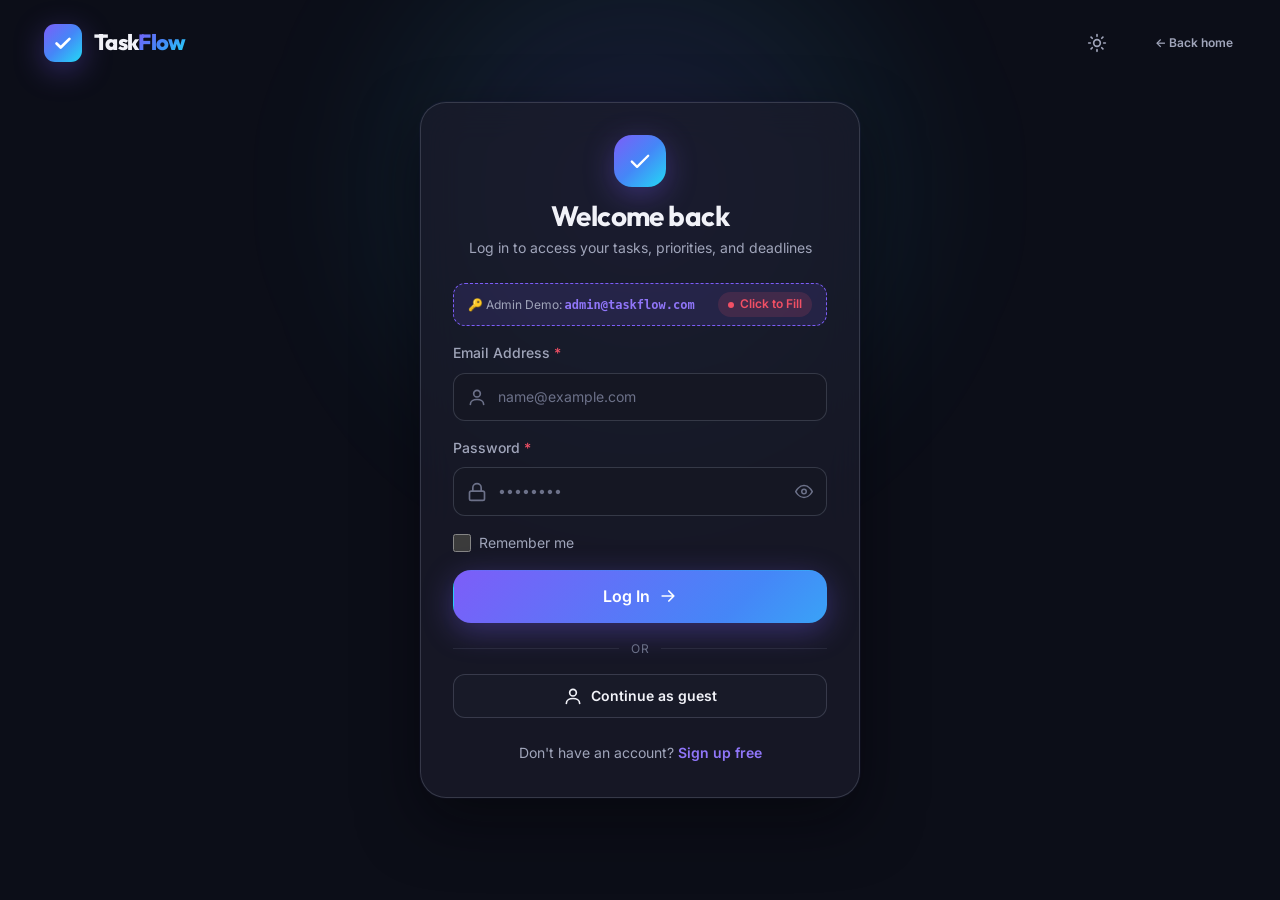
==== Pages/calendar.html @ 5dc05ab0 "feat: initialize project structure with authentication, tasks, and calendar modules" ====
<!DOCTYPE html>
<html lang="en" data-theme="dark">
<head>
  <meta charset="UTF-8">
  <meta name="viewport" content="width=device-width, initial-scale=1.0">
  <title>Calendar · TaskFlow</title>
  <link rel="stylesheet" href="../css/main.css">
  <link rel="stylesheet" href="../css/task-card.css">
  <link rel="stylesheet" href="../css/calendar.css">
</head>
<body>

  <div class="app-layout">
    <aside id="sidebar" class="sidebar"></aside>
    <div class="app-main">
      <header id="topbar" class="topbar"></header>
      <main class="main-content">
        <section class="page-header">
          <div>
            <h1 class="page-title">Calendar</h1>
            <p class="page-subtitle">See the deadlines coming up for your tasks.</p>
          </div>
          <a class="btn btn-primary" href="task-form.html">Add task</a>
        </section>

        <section class="calendar-layout">
          <div class="card calendar-card">
            <div class="calendar-header" id="calendar-header">
              <div>
                <h2 id="month-title"></h2>
                <p class="text-muted text-sm">Select a day to see its tasks.</p>
              </div>
              <div class="calendar-nav">
                <button class="btn btn-secondary btn-sm" type="button" id="today-btn">Today</button>
                <button class="btn-icon" type="button" id="prev-month" aria-label="Previous month">
                  <svg class="icon" viewBox="0 0 24 24" aria-hidden="true"><path d="m15 18-6-6 6-6"/></svg>
                </button>
                <button class="btn-icon" type="button" id="next-month" aria-label="Next month">
                  <svg class="icon" viewBox="0 0 24 24" aria-hidden="true"><path d="m9 18 6-6-6-6"/></svg>
                </button>
              </div>
            </div>
            <div class="calendar-grid" id="calendar-grid" role="grid" aria-label="Monthly calendar"></div>
            <div class="calendar-legend" aria-label="Priority legend">
              <span><i class="priority-dot high"></i> High priority</span>
              <span><i class="priority-dot medium"></i> Medium priority</span>
              <span><i class="priority-dot low"></i> Low priority</span>
            </div>
          </div>

          <aside class="calendar-side">
            <section class="card day-panel">
              <div class="card-header">
                <h2 class="card-title" id="day-panel-title">Tasks for today</h2>
                <span class="badge badge-primary no-dot" id="day-task-count">0 tasks</span>
              </div>
              <div class="calendar-task-list" id="day-panel" aria-live="polite"></div>
            </section>
            <section class="card upcoming-panel" id="upcoming">
              <div class="card-header">
                <h2 class="card-title">Upcoming deadlines</h2>
                <span class="text-xs text-muted">Next 7 days</span>
              </div>
              <div class="upcoming-list" id="upcoming-list" aria-live="polite"></div>
            </section>
          </aside>
        </section>
      </main>
    </div>
  </div>

  <div class="bg-glow" aria-hidden="true"></div>
  <script src="../js/layout.js"></script>
  <script src="../js/auth.js"></script>
  <script src="../js/category-data.js"></script>
  <script src="../js/task-actions.js"></script>
  <script src="../js/calendar.js"></script>
  <script>
    initPage('calendar', 'Calendar', 'See your deadlines');
    initCalendarPage();
  </script>
</body>
</html>
---- css/main.css ----
/* =========================================================================
   TaskFlow — main.css  (Shared Design System)
   Owner: Member 1 (Team Lead)

   ⚠️  Used by EVERY page. Do NOT edit without telling Member 1.
       Use these classes in your pages instead of writing new ones.

   Contents
     1. Design tokens (variables) — dark (default) + light theme
     2. Reset & base
     3. App layout (sidebar, topbar, main content)
     4. Buttons
     5. Forms
     6. Cards, badges & tags
     7. Modal
     8. Toast notifications
     9. Empty state, spinner, misc components
    10. Utilities
    11. Animations
    12. Responsive
   ========================================================================= */

@import url('https://fonts.googleapis.com/css2?family=Outfit:wght@500;600;700;800&family=Inter:wght@400;500;600&display=swap');

/* =========================================================================
   1. DESIGN TOKENS
   ========================================================================= */
:root,
[data-theme="dark"] {
  /* Backgrounds */
  --bg:            hsl(232 32% 7%);
  --bg-elevated:   hsl(232 26% 11%);
  --surface:       hsl(232 24% 14% / 0.72);
  --surface-solid: hsl(232 24% 14%);
  --surface-hover: hsl(232 24% 19% / 0.85);
  --border:        hsl(230 40% 85% / 0.09);
  --border-strong: hsl(230 40% 85% / 0.18);

  /* Text */
  --text:        hsl(230 35% 96%);
  --text-muted:  hsl(230 16% 68%);
  --text-faint:  hsl(230 12% 48%);

  /* Brand */
  --primary:        hsl(252 92% 67%);
  --primary-hover:  hsl(252 92% 72%);
  --primary-soft:   hsl(252 92% 67% / 0.14);
  --accent:         hsl(188 92% 55%);
  --gradient:       linear-gradient(135deg, hsl(252 92% 67%) 0%, hsl(218 92% 62%) 50%, hsl(188 92% 55%) 100%);
  --gradient-soft:  linear-gradient(135deg, hsl(252 92% 67% / 0.18), hsl(188 92% 55% / 0.12));

  /* Status */
  --success:      hsl(152 62% 50%);
  --success-soft: hsl(152 62% 50% / 0.14);
  --warning:      hsl(36 96% 58%);
  --warning-soft: hsl(36 96% 58% / 0.14);
  --danger:       hsl(352 86% 63%);
  --danger-soft:  hsl(352 86% 63% / 0.14);
  --info:         hsl(205 92% 62%);
  --info-soft:    hsl(205 92% 62% / 0.14);

  /* Priorities (Feature 4) */
  --priority-low:    var(--success);
  --priority-medium: var(--warning);
  --priority-high:   var(--danger);

  /* Default categories (Feature 6) */
  --cat-work:     hsl(220 92% 64%);
  --cat-personal: hsl(322 82% 66%);
  --cat-school:   hsl(45 96% 58%);

  /* Typography */
  --font-heading: 'Outfit', system-ui, sans-serif;
  --font-body:    'Inter', system-ui, -apple-system, 'Segoe UI', sans-serif;
  --fs-xs:   0.75rem;
  --fs-sm:   0.875rem;
  --fs-base: 1rem;
  --fs-lg:   1.125rem;
  --fs-xl:   1.375rem;
  --fs-2xl:  1.75rem;
  --fs-3xl:  2.25rem;
  --fs-4xl:  clamp(2.4rem, 5vw, 3.75rem);

  /* Spacing (4px scale) */
  --space-1: 0.25rem;
  --space-2: 0.5rem;
  --space-3: 0.75rem;
  --space-4: 1rem;
  --space-5: 1.5rem;
  --space-6: 2rem;
  --space-7: 3rem;
  --space-8: 4rem;

  /* Shape & depth */
  --radius-sm:   8px;
  --radius:      12px;
  --radius-lg:   18px;
  --radius-xl:   26px;
  --radius-full: 999px;
  --shadow-sm: 0 2px 8px hsl(235 40% 2% / 0.25);
  --shadow:    0 10px 30px hsl(235 40% 2% / 0.35);
  --shadow-lg: 0 24px 60px hsl(235 40% 2% / 0.5);
  --glow:      0 8px 30px hsl(252 92% 67% / 0.35);
  --blur:      blur(18px);

  /* Motion */
  --ease:       cubic-bezier(0.22, 1, 0.36, 1);
  --transition: 0.25s var(--ease);

  /* Layout */
  --sidebar-width: 260px;
  --topbar-height: 72px;

  color-scheme: dark;
}

[data-theme="light"] {
  --bg:            hsl(230 40% 97%);
  --bg-elevated:   hsl(0 0% 100%);
  --surface:       hsl(0 0% 100% / 0.8);
  --surface-solid: hsl(0 0% 100%);
  --surface-hover: hsl(230 40% 95%);
  --border:        hsl(230 25% 20% / 0.08);
  --border-strong: hsl(230 25% 20% / 0.16);

  --text:       hsl(232 32% 14%);
  --text-muted: hsl(230 14% 42%);
  --text-faint: hsl(230 10% 60%);

  --primary-soft: hsl(252 92% 67% / 0.1);

  --shadow-sm: 0 2px 8px hsl(232 40% 40% / 0.08);
  --shadow:    0 10px 30px hsl(232 40% 40% / 0.1);
  --shadow-lg: 0 24px 60px hsl(232 40% 40% / 0.16);

  color-scheme: light;
}

/* =========================================================================
   2. RESET & BASE
   ========================================================================= */
*,
*::before,
*::after {
  box-sizing: border-box;
  margin: 0;
  padding: 0;
}

html {
  scroll-behavior: smooth;
  -webkit-text-size-adjust: 100%;
}

body {
  min-height: 100vh;
  font-family: var(--font-body);
  font-size: var(--fs-base);
  line-height: 1.6;
  color: var(--text);
  background: var(--bg);
  -webkit-font-smoothing: antialiased;
  transition: background-color var(--transition), color var(--transition);
}

h1, h2, h3, h4, h5, h6 {
  font-family: var(--font-heading);
  line-height: 1.2;
  font-weight: 700;
  letter-spacing: -0.02em;
}

a {
  color: inherit;
  text-decoration: none;
}

img, svg {
  display: block;
  max-width: 100%;
}

button, input, select, textarea {
  font: inherit;
  color: inherit;
}

button {
  cursor: pointer;
  background: none;
  border: none;
}

ul, ol {
  list-style: none;
}

::selection {
  background: var(--primary);
  color: #fff;
}

:focus-visible {
  outline: 2px solid var(--primary);
  outline-offset: 2px;
}

::-webkit-scrollbar { width: 10px; height: 10px; }
::-webkit-scrollbar-track { background: transparent; }
::-webkit-scrollbar-thumb {
  background: var(--border-strong);
  border-radius: var(--radius-full);
  border: 2px solid var(--bg);
}

.icon {
  width: 20px;
  height: 20px;
  flex-shrink: 0;
  fill: none;
  stroke: currentColor;
  stroke-width: 2;
  stroke-linecap: round;
  stroke-linejoin: round;
}

.text-gradient {
  background: var(--gradient);
  -webkit-background-clip: text;
  background-clip: text;
  color: transparent;
}

/* Soft background glow used on app pages */
.bg-glow {
  position: fixed;
  inset: 0;
  z-index: -1;
  pointer-events: none;
  background:
    radial-gradient(600px circle at 85% -10%, hsl(252 92% 67% / 0.12), transparent 60%),
    radial-gradient(500px circle at 0% 100%, hsl(188 92% 55% / 0.08), transparent 60%);
}

/* =========================================================================
   3. APP LAYOUT  (used by all pages after login)
      <div class="app-layout">
        <aside id="sidebar" class="sidebar"></aside>
        <div class="app-main">
          <header id="topbar" class="topbar"></header>
          <main class="main-content"> ... </main>
        </div>
      </div>
   ========================================================================= */
.app-layout {
  display: grid;
  grid-template-columns: var(--sidebar-width) 1fr;
  min-height: 100vh;
}

/* ---- Sidebar ---- */
.sidebar {
  position: sticky;
  top: 0;
  height: 100vh;
  display: flex;
  flex-direction: column;
  gap: var(--space-5);
  padding: var(--space-5) var(--space-4);
  background: var(--bg-elevated);
  border-right: 1px solid var(--border);
  z-index: 50;
  transition: transform var(--transition);
}

.brand {
  display: flex;
  align-items: center;
  gap: var(--space-3);
  padding: var(--space-2) var(--space-3);
  font-family: var(--font-heading);
  font-size: var(--fs-xl);
  font-weight: 800;
  letter-spacing: -0.03em;
}

.brand-logo {
  display: grid;
  place-items: center;
  width: 38px;
  height: 38px;
  border-radius: 11px;
  background: var(--gradient);
  box-shadow: var(--glow);
  color: #fff;
}

.brand-logo .icon {
  width: 22px;
  height: 22px;
  stroke-width: 3;
}

.nav-section-title {
  padding: 0 var(--space-3);
  margin-bottom: var(--space-2);
  font-size: var(--fs-xs);
  font-weight: 600;
  text-transform: uppercase;
  letter-spacing: 0.08em;
  color: var(--text-faint);
}

.nav-list {
  display: flex;
  flex-direction: column;
  gap: var(--space-1);
}

.nav-link {
  position: relative;
  display: flex;
  align-items: center;
  gap: var(--space-3);
  padding: var(--space-3);
  border-radius: var(--radius);
  font-size: var(--fs-sm);
  font-weight: 500;
  color: var(--text-muted);
  transition: background var(--transition), color var(--transition), transform var(--transition);
}

.nav-link:hover {
  color: var(--text);
  background: var(--surface-hover);
  transform: translateX(3px);
}

.nav-link.active {
  color: var(--text);
  background: var(--primary-soft);
}

.nav-link.active::before {
  content: '';
  position: absolute;
  left: -16px;
  top: 20%;
  bottom: 20%;
  width: 4px;
  border-radius: 0 4px 4px 0;
  background: var(--gradient);
}

.nav-link.active .icon {
  color: var(--primary);
}

.sidebar-footer {
  margin-top: auto;
  display: flex;
  flex-direction: column;
  gap: var(--space-3);
}

.sidebar-user {
  display: flex;
  align-items: center;
  gap: var(--space-3);
  padding: var(--space-3);
  border-radius: var(--radius);
  background: var(--surface);
  border: 1px solid var(--border);
}

.sidebar-user-info {
  min-width: 0;
  flex: 1;
}

.sidebar-user-name {
  font-size: var(--fs-sm);
  font-weight: 600;
  white-space: nowrap;
  overflow: hidden;
  text-overflow: ellipsis;
}

.sidebar-user-role {
  font-size: var(--fs-xs);
  color: var(--text-faint);
  text-transform: capitalize;
}

.avatar {
  display: grid;
  place-items: center;
  width: 38px;
  height: 38px;
  flex-shrink: 0;
  border-radius: 50%;
  background: var(--gradient);
  color: #fff;
  font-family: var(--font-heading);
  font-weight: 700;
  text-transform: uppercase;
}

.sidebar-backdrop {
  display: none;
}

/* ---- Main area ---- */
.app-main {
  min-width: 0;
  display: flex;
  flex-direction: column;
}

.topbar {
  position: sticky;
  top: 0;
  z-index: 40;
  height: var(--topbar-height);
  display: flex;
  align-items: center;
  gap: var(--space-4);
  padding: 0 var(--space-6);
  background: color-mix(in srgb, var(--bg) 75%, transparent);
  backdrop-filter: var(--blur);
  -webkit-backdrop-filter: var(--blur);
  border-bottom: 1px solid var(--border);
}

.topbar-title {
  font-size: var(--fs-xl);
}

.topbar-subtitle {
  font-size: var(--fs-sm);
  color: var(--text-muted);
}

.topbar-actions {
  margin-left: auto;
  display: flex;
  align-items: center;
  gap: var(--space-2);
}

.menu-toggle {
  display: none;
}

.main-content {
  flex: 1;
  width: 100%;
  max-width: 1280px;
  margin: 0 auto;
  padding: var(--space-6);
  animation: fadeIn 0.4s var(--ease);
}

.page-header {
  display: flex;
  flex-wrap: wrap;
  align-items: flex-end;
  justify-content: space-between;
  gap: var(--space-4);
  margin-bottom: var(--space-6);
}

.page-title {
  font-size: var(--fs-2xl);
}

.page-subtitle {
  margin-top: var(--space-1);
  color: var(--text-muted);
}

.container {
  width: 100%;
  max-width: 1200px;
  margin: 0 auto;
  padding: 0 var(--space-5);
}

/* =========================================================================
   4. BUTTONS
      <button class="btn btn-primary">Save</button>
      Variants: btn-primary | btn-secondary | btn-ghost | btn-danger | btn-success
      Sizes:    btn-sm | btn-lg      Shape: btn-icon | btn-block
   ========================================================================= */
.btn {
  display: inline-flex;
  align-items: center;
  justify-content: center;
  gap: var(--space-2);
  padding: 0.7rem 1.25rem;
  border-radius: var(--radius);
  border: 1px solid transparent;
  font-size: var(--fs-sm);
  font-weight: 600;
  line-height: 1.2;
  white-space: nowrap;
  user-select: none;
  transition: transform var(--transition), box-shadow var(--transition),
              background var(--transition), border-color var(--transition), color var(--transition);
}

.btn:active {
  transform: scale(0.97);
}

.btn:disabled,
.btn.is-loading {
  opacity: 0.55;
  pointer-events: none;
}

.btn-primary {
  color: #fff;
  background: var(--gradient);
  background-size: 150% 150%;
  box-shadow: var(--glow);
}

.btn-primary:hover {
  transform: translateY(-2px);
  background-position: 100% 0;
  box-shadow: 0 12px 34px hsl(252 92% 67% / 0.45);
}

.btn-secondary {
  background: var(--surface);
  border-color: var(--border-strong);
}

.btn-secondary:hover {
  background: var(--surface-hover);
  border-color: var(--primary);
}

.btn-ghost {
  color: var(--text-muted);
}

.btn-ghost:hover {
  color: var(--text);
  background: var(--surface-hover);
}

.btn-danger {
  color: #fff;
  background: var(--danger);
}

.btn-danger:hover {
  transform: translateY(-2px);
  box-shadow: 0 10px 26px hsl(352 86% 63% / 0.4);
}

.btn-success {
  color: #fff;
  background: var(--success);
}

.btn-success:hover {
  transform: translateY(-2px);
  box-shadow: 0 10px 26px hsl(152 62% 50% / 0.4);
}

.btn-sm {
  padding: 0.45rem 0.85rem;
  font-size: var(--fs-xs);
  border-radius: var(--radius-sm);
}

.btn-lg {
  padding: 0.95rem 1.75rem;
  font-size: var(--fs-base);
  border-radius: var(--radius-lg);
}

.btn-block {
  width: 100%;
}

.btn-icon {
  position: relative;
  width: 42px;
  height: 42px;
  padding: 0;
  border-radius: var(--radius);
  color: var(--text-muted);
}

.btn-icon:hover {
  color: var(--text);
  background: var(--surface-hover);
}

.btn-icon .dot {
  position: absolute;
  top: 6px;
  right: 6px;
  min-width: 18px;
  height: 18px;
  padding: 0 5px;
  border-radius: var(--radius-full);
  background: var(--danger);
  color: #fff;
  font-size: 10px;
  font-weight: 700;
  line-height: 18px;
  text-align: center;
}

/* =========================================================================
   5. FORMS
      <div class="form-group">
        <label class="label" for="x">Title</label>
        <input class="input" id="x">
        <p class="error-text">Required</p>
      </div>
   ========================================================================= */
.form {
  display: flex;
  flex-direction: column;
  gap: var(--space-4);
}

.form-row {
  display: grid;
  grid-template-columns: repeat(auto-fit, minmax(200px, 1fr));
  gap: var(--space-4);
}

.form-group {
  display: flex;
  flex-direction: column;
  gap: var(--space-2);
}

.label {
  font-size: var(--fs-sm);
  font-weight: 500;
  color: var(--text-muted);
}

.label .required {
  color: var(--danger);
}

.input,
.select,
.textarea {
  width: 100%;
  padding: 0.75rem 1rem;
  border-radius: var(--radius);
  border: 1px solid var(--border-strong);
  background: var(--bg-elevated);
  font-size: var(--fs-sm);
  transition: border-color var(--transition), box-shadow var(--transition), background var(--transition);
}

.input::placeholder,
.textarea::placeholder {
  color: var(--text-faint);
}

.input:hover,
.select:hover,
.textarea:hover {
  border-color: hsl(252 92% 67% / 0.5);
}

.input:focus,
.select:focus,
.textarea:focus {
  outline: none;
  border-color: var(--primary);
  box-shadow: 0 0 0 4px var(--primary-soft);
}

.textarea {
  min-height: 110px;
  resize: vertical;
}

.select {
  appearance: none;
  padding-right: 2.5rem;
  background-image: url("data:image/svg+xml,%3Csvg xmlns='http://www.w3.org/2000/svg' width='16' height='16' fill='none' stroke='%238a8fa8' stroke-width='2' stroke-linecap='round' viewBox='0 0 24 24'%3E%3Cpath d='M6 9l6 6 6-6'/%3E%3C/svg%3E");
  background-repeat: no-repeat;
  background-position: right 0.9rem center;
}

.input-wrapper {
  position: relative;
}

.input-wrapper > .icon {
  position: absolute;
  left: 0.9rem;
  top: 50%;
  transform: translateY(-50%);
  color: var(--text-faint);
  pointer-events: none;
}

.input-wrapper > .input {
  padding-left: 2.75rem;
}

.input.is-invalid,
.select.is-invalid,
.textarea.is-invalid {
  border-color: var(--danger);
  box-shadow: 0 0 0 4px var(--danger-soft);
}

.input.is-valid {
  border-color: var(--success);
}

.error-text {
  font-size: var(--fs-xs);
  color: var(--danger);
  min-height: 1em;
}

.hint-text {
  font-size: var(--fs-xs);
  color: var(--text-faint);
}

.checkbox {
  display: inline-flex;
  align-items: center;
  gap: var(--space-2);
  font-size: var(--fs-sm);
  color: var(--text-muted);
  cursor: pointer;
}

.checkbox input {
  width: 18px;
  height: 18px;
  accent-color: var(--primary);
  cursor: pointer;
}

/* =========================================================================
   6. CARDS, BADGES & TAGS
   ========================================================================= */
.card {
  padding: var(--space-5);
  border-radius: var(--radius-lg);
  background: var(--surface);
  border: 1px solid var(--border);
  backdrop-filter: var(--blur);
  -webkit-backdrop-filter: var(--blur);
  box-shadow: var(--shadow-sm);
  transition: transform var(--transition), box-shadow var(--transition), border-color var(--transition);
}

.card-hover:hover {
  transform: translateY(-4px);
  border-color: var(--border-strong);
  box-shadow: var(--shadow);
}

.card-header {
  display: flex;
  align-items: center;
  justify-content: space-between;
  gap: var(--space-3);
  margin-bottom: var(--space-4);
}

.card-title {
  font-size: var(--fs-lg);
}

.grid {
  display: grid;
  gap: var(--space-5);
}

.grid-2 { grid-template-columns: repeat(2, 1fr); }
.grid-3 { grid-template-columns: repeat(3, 1fr); }
.grid-4 { grid-template-columns: repeat(4, 1fr); }

/* Stat card: <div class="card stat-card"><span class="stat-label">..</span><strong class="stat-value">..</strong></div> */
.stat-card {
  display: flex;
  flex-direction: column;
  gap: var(--space-1);
}

.stat-label {
  font-size: var(--fs-sm);
  color: var(--text-muted);
}

.stat-value {
  font-family: var(--font-heading);
  font-size: var(--fs-3xl);
  font-weight: 700;
  line-height: 1.1;
}

/* Badges: <span class="badge badge-high">High</span> */
.badge {
  display: inline-flex;
  align-items: center;
  gap: 6px;
  padding: 0.25rem 0.65rem;
  border-radius: var(--radius-full);
  font-size: var(--fs-xs);
  font-weight: 600;
  line-height: 1.4;
  white-space: nowrap;
  background: var(--surface-hover);
  color: var(--text-muted);
}

.badge::before {
  content: '';
  width: 6px;
  height: 6px;
  border-radius: 50%;
  background: currentColor;
}

.badge.no-dot::before { display: none; }

.badge-low,     .badge-success { color: var(--priority-low);    background: var(--success-soft); }
.badge-medium,  .badge-warning { color: var(--priority-medium); background: var(--warning-soft); }
.badge-high,    .badge-danger  { color: var(--priority-high);   background: var(--danger-soft); }
.badge-info                    { color: var(--info);            background: var(--info-soft); }
.badge-primary                 { color: var(--primary);         background: var(--primary-soft); }

/* Category tag: <span class="tag" style="--tag-color: var(--cat-work)">Work</span> */
.tag {
  --tag-color: var(--primary);
  display: inline-flex;
  align-items: center;
  gap: 6px;
  padding: 0.2rem 0.6rem;
  border-radius: var(--radius-sm);
  font-size: var(--fs-xs);
  font-weight: 600;
  color: var(--tag-color);
  background: color-mix(in srgb, var(--tag-color) 14%, transparent);
  border: 1px solid color-mix(in srgb, var(--tag-color) 30%, transparent);
}

.divider {
  height: 1px;
  background: var(--border);
  border: none;
  margin: var(--space-4) 0;
}

/* =========================================================================
   7. MODAL   (open/close with openModal(id) / closeModal(id) from layout.js)
      <div class="modal-overlay" id="my-modal">
        <div class="modal">
          <div class="modal-header"><h3>Title</h3>
            <button class="btn-icon" data-close-modal>✕</button></div>
          <div class="modal-body">...</div>
          <div class="modal-footer">...</div>
        </div>
      </div>
   ========================================================================= */
.modal-overlay {
  position: fixed;
  inset: 0;
  z-index: 1000;
  display: grid;
  place-items: center;
  padding: var(--space-4);
  background: hsl(235 40% 3% / 0.6);
  backdrop-filter: blur(6px);
  -webkit-backdrop-filter: blur(6px);
  opacity: 0;
  visibility: hidden;
  transition: opacity var(--transition), visibility var(--transition);
}

.modal-overlay.open {
  opacity: 1;
  visibility: visible;
}

.modal {
  width: 100%;
  max-width: 480px;
  max-height: 90vh;
  overflow-y: auto;
  border-radius: var(--radius-xl);
  background: var(--surface-solid);
  border: 1px solid var(--border-strong);
  box-shadow: var(--shadow-lg);
  transform: translateY(20px) scale(0.96);
  transition: transform 0.35s var(--ease);
}

.modal-overlay.open .modal {
  transform: none;
}

.modal-header {
  display: flex;
  align-items: center;
  justify-content: space-between;
  gap: var(--space-3);
  padding: var(--space-5) var(--space-5) 0;
}

.modal-header h3 {
  font-size: var(--fs-xl);
}

.modal-body {
  padding: var(--space-4) var(--space-5);
  color: var(--text-muted);
}

.modal-footer {
  display: flex;
  justify-content: flex-end;
  gap: var(--space-3);
  padding: 0 var(--space-5) var(--space-5);
}

.modal-icon {
  display: grid;
  place-items: center;
  width: 52px;
  height: 52px;
  margin-bottom: var(--space-3);
  border-radius: 16px;
  background: var(--primary-soft);
  color: var(--primary);
}

.modal-icon.danger {
  background: var(--danger-soft);
  color: var(--danger);
}

.modal-icon .icon {
  width: 26px;
  height: 26px;
}

/* =========================================================================
   8. TOAST NOTIFICATIONS   (showToast(message, type) from layout.js)
   ========================================================================= */
.toast-container {
  position: fixed;
  right: var(--space-5);
  bottom: var(--space-5);
  z-index: 2000;
  display: flex;
  flex-direction: column;
  gap: var(--space-3);
  pointer-events: none;
}

.toast {
  --toast-color: var(--info);
  display: flex;
  align-items: center;
  gap: var(--space-3);
  min-width: 280px;
  max-width: 380px;
  padding: var(--space-3) var(--space-4);
  border-radius: var(--radius);
  background: var(--surface-solid);
  border: 1px solid var(--border-strong);
  border-left: 4px solid var(--toast-color);
  box-shadow: var(--shadow-lg);
  font-size: var(--fs-sm);
  pointer-events: auto;
  animation: toastIn 0.4s var(--ease);
}

.toast .icon {
  color: var(--toast-color);
}

.toast-message {
  flex: 1;
}

.toast-close {
  color: var(--text-faint);
  display: grid;
  place-items: center;
}

.toast-close:hover {
  color: var(--text);
}

.toast-success { --toast-color: var(--success); }
.toast-error   { --toast-color: var(--danger); }
.toast-warning { --toast-color: var(--warning); }
.toast-info    { --toast-color: var(--info); }

.toast.hide {
  animation: toastOut 0.3s var(--ease) forwards;
}

/* =========================================================================
   9. EMPTY STATE, SPINNER, MISC
   ========================================================================= */
.empty-state {
  display: flex;
  flex-direction: column;
  align-items: center;
  gap: var(--space-3);
  padding: var(--space-8) var(--space-5);
  text-align: center;
  color: var(--text-muted);
  border: 2px dashed var(--border-strong);
  border-radius: var(--radius-lg);
}

.empty-state-icon {
  display: grid;
  place-items: center;
  width: 72px;
  height: 72px;
  border-radius: 22px;
  background: var(--gradient-soft);
  color: var(--primary);
}

.empty-state-icon .icon {
  width: 32px;
  height: 32px;
}

.empty-state h3 {
  color: var(--text);
  font-size: var(--fs-xl);
}

.spinner {
  width: 22px;
  height: 22px;
  border-radius: 50%;
  border: 3px solid var(--border-strong);
  border-top-color: var(--primary);
  animation: spin 0.8s linear infinite;
}

/* Under-construction box used by the starter pages (delete when you build your page) */
.wip-card {
  max-width: 720px;
}

.wip-card ul {
  list-style: disc;
  padding-left: var(--space-5);
  color: var(--text-muted);
}

.wip-card li + li {
  margin-top: var(--space-1);
}

.wip-card code {
  font-size: var(--fs-sm);
  color: var(--accent);
}

/* =========================================================================
   10. UTILITIES
   ========================================================================= */
.hidden        { display: none !important; }
.sr-only {
  position: absolute; width: 1px; height: 1px; padding: 0; margin: -1px;
  overflow: hidden; clip: rect(0, 0, 0, 0); white-space: nowrap; border: 0;
}
.flex          { display: flex; }
.flex-col      { display: flex; flex-direction: column; }
.items-center  { align-items: center; }
.justify-between { justify-content: space-between; }
.wrap          { flex-wrap: wrap; }
.gap-1 { gap: var(--space-1); }
.gap-2 { gap: var(--space-2); }
.gap-3 { gap: var(--space-3); }
.gap-4 { gap: var(--space-4); }
.gap-5 { gap: var(--space-5); }
.mt-2 { margin-top: var(--space-2); }
.mt-4 { margin-top: var(--space-4); }
.mt-6 { margin-top: var(--space-6); }
.mb-2 { margin-bottom: var(--space-2); }
.mb-4 { margin-bottom: var(--space-4); }
.mb-6 { margin-bottom: var(--space-6); }
.w-full       { width: 100%; }
.text-center  { text-align: center; }
.text-muted   { color: var(--text-muted); }
.text-faint   { color: var(--text-faint); }
.text-sm      { font-size: var(--fs-sm); }
.text-xs      { font-size: var(--fs-xs); }
.text-success { color: var(--success); }
.text-warning { color: var(--warning); }
.text-danger  { color: var(--danger); }
.fw-600       { font-weight: 600; }
.truncate     { overflow: hidden; text-overflow: ellipsis; white-space: nowrap; }

/* =========================================================================
   11. ANIMATIONS
   ========================================================================= */
@keyframes fadeIn {
  from { opacity: 0; transform: translateY(8px); }
  to   { opacity: 1; transform: none; }
}

@keyframes slideUp {
  from { opacity: 0; transform: translateY(24px); }
  to   { opacity: 1; transform: none; }
}

@keyframes toastIn {
  from { opacity: 0; transform: translateX(40px) scale(0.95); }
  to   { opacity: 1; transform: none; }
}

@keyframes toastOut {
  to { opacity: 0; transform: translateX(40px) scale(0.95); }
}

@keyframes spin {
  to { transform: rotate(360deg); }
}

@keyframes pulse {
  0%, 100% { transform: scale(1); }
  50%      { transform: scale(1.06); }
}

.animate-fade  { animation: fadeIn 0.4s var(--ease) both; }
.animate-slide { animation: slideUp 0.5s var(--ease) both; }

@media (prefers-reduced-motion: reduce) {
  *, *::before, *::after {
    animation-duration: 0.01ms !important;
    transition-duration: 0.01ms !important;
    scroll-behavior: auto !important;
  }
}

/* =========================================================================
   12. RESPONSIVE
   ========================================================================= */
@media (max-width: 1024px) {
  .grid-4 { grid-template-columns: repeat(2, 1fr); }
  .grid-3 { grid-template-columns: repeat(2, 1fr); }
}

@media (max-width: 860px) {
  .app-layout {
    grid-template-columns: 1fr;
  }

  .sidebar {
    position: fixed;
    left: 0;
    top: 0;
    width: var(--sidebar-width);
    transform: translateX(-100%);
    box-shadow: var(--shadow-lg);
  }

  .sidebar.open {
    transform: none;
  }

  .sidebar-backdrop.show {
    display: block;
    position: fixed;
    inset: 0;
    z-index: 45;
    background: hsl(235 40% 3% / 0.55);
    backdrop-filter: blur(3px);
  }

  .menu-toggle {
    display: inline-flex;
  }

  .topbar {
    padding: 0 var(--space-4);
  }

  .main-content {
    padding: var(--space-5) var(--space-4);
  }
}

@media (max-width: 600px) {
  .grid-2,
  .grid-3,
  .grid-4 {
    grid-template-columns: 1fr;
  }

  .topbar-subtitle {
    display: none;
  }

  .toast-container {
    left: var(--space-4);
    right: var(--space-4);
  }

  .toast {
    min-width: 0;
    max-width: none;
  }

  .modal-footer {
    flex-direction: column-reverse;
  }

  .modal-footer .btn {
    width: 100%;
  }
}
---- css/task-card.css ----
/* =========================================================================
   TaskFlow — task-card.css
   Owner: Member 3 (Task Creation, Management & Prioritization)

   ⚠️  Shared with Member 4 — this file is loaded on both
       task-form.html (live preview) and tasks.html (task list).

   Styles for:
     1. Task Card Base
     2. Priority Stripe
     3. Card Header (title, checkbox, actions)
     4. Card Body (description, metadata)
     5. Category Tag
     6. Deadline & Overdue
     7. Completed State
     8. Card Actions
     9. Responsive
   ========================================================================= */

/* =========================================================================
   1. TASK CARD BASE
   ========================================================================= */
.task-card {
  --card-priority: var(--primary);
  position: relative;
  display: flex;
  flex-direction: column;
  gap: var(--space-3);
  padding: var(--space-4) var(--space-4) var(--space-4) calc(var(--space-4) + 6px);
  border-radius: var(--radius-lg);
  background: var(--surface);
  border: 1px solid var(--border);
}

/* =========================================================================
   2. PRIORITY STRIPE
   ========================================================================= */
.task-card::before {
  content: '';
  position: absolute;
  left: 0;
  top: 12px;
  bottom: 12px;
  width: 4px;
  border-radius: 0 4px 4px 0;
  background: var(--card-priority);
}

.task-card[data-priority="low"]    { --card-priority: var(--priority-low); }
.task-card[data-priority="medium"] { --card-priority: var(--priority-medium); }
.task-card[data-priority="high"]   { --card-priority: var(--priority-high); }

/* =========================================================================
   3. CARD HEADER
   ========================================================================= */
.task-card-header {
  display: flex;
  align-items: flex-start;
  gap: var(--space-3);
}

.task-card-checkbox {
  flex-shrink: 0;
  width: 22px;
  height: 22px;
  margin-top: 2px;
  border-radius: 6px;
  border: 2px solid var(--border-strong);
  background: var(--bg-elevated);
  cursor: pointer;
  display: grid;
  place-items: center;
}

.task-card-checkbox .icon {
  width: 14px;
  height: 14px;
  opacity: 0;
  color: #fff;
}

.task-card.completed .task-card-checkbox {
  background: var(--success);
  border-color: var(--success);
}

.task-card.completed .task-card-checkbox .icon {
  opacity: 1;
}

.task-card-title-area {
  flex: 1;
  min-width: 0;
}

.task-card-title {
  font-size: var(--fs-base);
  font-weight: 600;
  line-height: 1.4;
  word-break: break-word;
}

.task-card-actions {
  display: flex;
  align-items: center;
  gap: var(--space-1);
  flex-shrink: 0;
}

.task-card-actions .btn-icon {
  width: 32px;
  height: 32px;
}

.task-card-actions .btn-icon .icon {
  width: 16px;
  height: 16px;
}

/* =========================================================================
   4. CARD BODY
   ========================================================================= */
.task-card-description {
  font-size: var(--fs-sm);
  color: var(--text-muted);
  line-height: 1.5;
  display: -webkit-box;
  -webkit-line-clamp: 2;
  -webkit-box-orient: vertical;
  overflow: hidden;
}

.task-card-meta {
  display: flex;
  flex-wrap: wrap;
  align-items: center;
  gap: var(--space-2);
  margin-top: var(--space-1);
}

/* =========================================================================
   5. CATEGORY TAG
   ========================================================================= */
.task-card[data-category="work"]     { --tag-color: var(--cat-work); }
.task-card[data-category="personal"] { --tag-color: var(--cat-personal); }
.task-card[data-category="school"]   { --tag-color: var(--cat-school); }
.task-card[data-category="health"]   { --tag-color: var(--success); }
.task-card[data-category="other"]    { --tag-color: var(--info); }

/* =========================================================================
   6. DEADLINE & OVERDUE
   ========================================================================= */
.task-card-deadline {
  display: inline-flex;
  align-items: center;
  gap: 4px;
  font-size: var(--fs-xs);
  color: var(--text-faint);
}

.task-card-deadline .icon {
  width: 14px;
  height: 14px;
}

.task-card-deadline.overdue {
  color: var(--danger);
  font-weight: 600;
}

/* =========================================================================
   7. COMPLETED STATE
   ========================================================================= */
.task-card.completed {
  opacity: 0.65;
}

.task-card.completed .task-card-title {
  text-decoration: line-through;
  color: var(--text-faint);
}

.task-card.completed .task-card-description {
  text-decoration: line-through;
  color: var(--text-faint);
}

.task-card.completed::before {
  background: var(--success);
}

/* =========================================================================
   8. CARD ACTIONS
   ========================================================================= */
.task-card-actions .btn-edit:hover {
  color: var(--primary);
}

.task-card-actions .btn-delete:hover {
  color: var(--danger);
}

/* =========================================================================
   9. RESPONSIVE
   ========================================================================= */
@media (max-width: 600px) {
  .task-card {
    padding: var(--space-3) var(--space-3) var(--space-3) calc(var(--space-3) + 6px);
  }
}
---- css/calendar.css ----
.calendar-layout {
  display: grid;
  grid-template-columns: minmax(0, 1.65fr) minmax(280px, 0.9fr);
  align-items: start;
  gap: var(--space-5);
}

.calendar-card {
  min-width: 0;
}

.calendar-header,
.calendar-nav {
  display: flex;
  align-items: center;
}

.calendar-header {
  justify-content: space-between;
  gap: var(--space-4);
  margin-bottom: var(--space-5);
}

.calendar-header h2 {
  font-size: var(--fs-xl);
}

.calendar-nav {
  gap: var(--space-2);
}

.calendar-nav .btn-icon {
  width: 38px;
  height: 38px;
  border: 1px solid var(--border-strong);
}

.calendar-grid {
  display: grid;
  grid-template-columns: repeat(7, minmax(0, 1fr));
  gap: 5px;
}

.calendar-weekday {
  padding: var(--space-2) 0;
  color: var(--text-faint);
  font-size: var(--fs-xs);
  font-weight: 600;
  text-align: center;
}

.calendar-day {
  display: flex;
  min-width: 0;
  min-height: 82px;
  flex-direction: column;
  align-items: center;
  justify-content: flex-start;
  gap: var(--space-2);
  padding: var(--space-2);
  border: 1px solid transparent;
  border-radius: var(--radius);
  color: var(--text-muted);
  transition: background var(--transition), border-color var(--transition), color var(--transition);
}

button.calendar-day:hover {
  border-color: var(--border-strong);
  background: var(--surface-hover);
  color: var(--text);
}

.calendar-day-blank {
  pointer-events: none;
}

.calendar-day.is-today .calendar-day-number {
  display: grid;
  width: 28px;
  height: 28px;
  place-items: center;
  border-radius: 50%;
  background: var(--primary-soft);
  color: var(--primary);
  font-weight: 700;
}

.calendar-day.is-selected {
  border-color: var(--primary);
  background: var(--primary-soft);
  color: var(--text);
}

.calendar-day-number {
  display: grid;
  width: 28px;
  height: 28px;
  place-items: center;
  font-size: var(--fs-sm);
}

.calendar-day-dots {
  display: flex;
  min-height: 7px;
  flex-wrap: wrap;
  justify-content: center;
  gap: 3px;
}

.priority-dot {
  display: inline-block;
  width: 7px;
  height: 7px;
  border-radius: 50%;
}

.priority-dot.high,
.upcoming-priority.high { background: var(--priority-high); }
.priority-dot.medium,
.upcoming-priority.medium { background: var(--priority-medium); }
.priority-dot.low,
.upcoming-priority.low { background: var(--priority-low); }

.calendar-legend {
  display: flex;
  flex-wrap: wrap;
  gap: var(--space-4);
  margin-top: var(--space-4);
  padding-top: var(--space-4);
  border-top: 1px solid var(--border);
  color: var(--text-muted);
  font-size: var(--fs-xs);
}

.calendar-legend span {
  display: inline-flex;
  align-items: center;
  gap: var(--space-2);
}

.calendar-side {
  display: flex;
  min-width: 0;
  flex-direction: column;
  gap: var(--space-4);
}

.day-panel,
.upcoming-panel {
  min-width: 0;
}

.calendar-task-list,
.upcoming-list {
  display: flex;
  flex-direction: column;
  gap: var(--space-3);
}

.calendar-empty {
  padding: var(--space-4) 0;
  font-size: var(--fs-sm);
}

.upcoming-task {
  display: flex;
  align-items: center;
  gap: var(--space-3);
  padding: var(--space-3);
  border: 1px solid var(--border);
  border-radius: var(--radius);
  transition: background var(--transition), border-color var(--transition);
}

.upcoming-task:hover {
  border-color: var(--border-strong);
  background: var(--surface-hover);
}

.upcoming-priority {
  width: 9px;
  height: 9px;
  flex: 0 0 9px;
  border-radius: 50%;
}

.upcoming-task-info {
  display: flex;
  min-width: 0;
  flex: 1;
  flex-direction: column;
}

.upcoming-task-info strong,
.upcoming-task-info small {
  overflow: hidden;
  text-overflow: ellipsis;
  white-space: nowrap;
}

.upcoming-task-info strong {
  font-size: var(--fs-sm);
}

.upcoming-task-info small {
  color: var(--text-faint);
  font-size: var(--fs-xs);
}

.upcoming-task > .icon {
  width: 16px;
  height: 16px;
  color: var(--text-faint);
}

@media (max-width: 960px) {
  .calendar-layout {
    grid-template-columns: 1fr;
  }

  .calendar-side {
    display: grid;
    grid-template-columns: repeat(2, minmax(0, 1fr));
  }
}

@media (max-width: 620px) {
  .calendar-side {
    grid-template-columns: 1fr;
  }

  .calendar-day {
    min-height: 58px;
    gap: var(--space-1);
    padding: var(--space-1);
  }

  .calendar-header {
    align-items: flex-start;
  }

  .calendar-nav {
    gap: 2px;
  }

  .calendar-nav .btn-icon {
    width: 34px;
    height: 34px;
  }
}
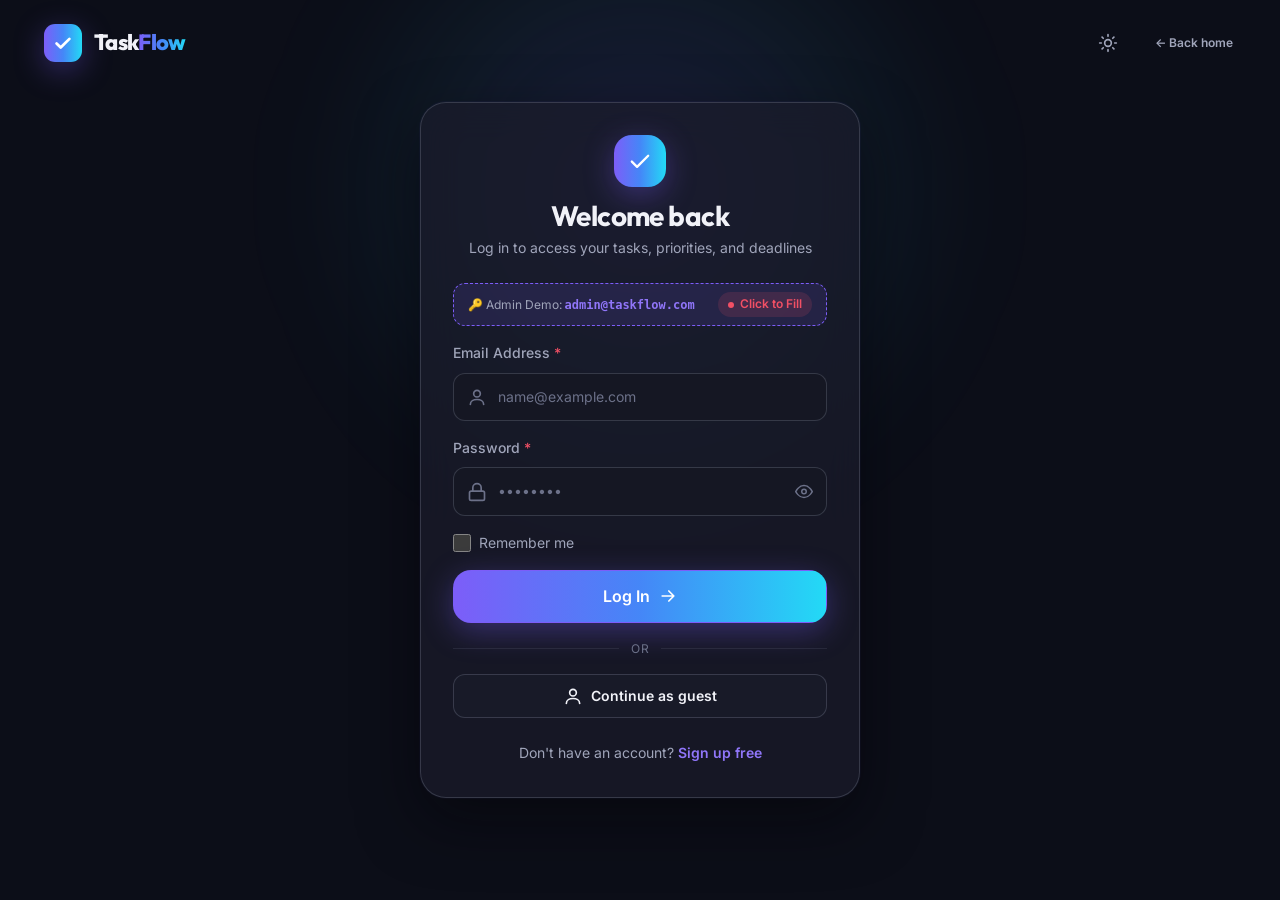
==== commit 514e87ef: "feat: add layout scaffolding, sidebar navigation, themes, and admin panels" ====
--- a/Pages/calendar.html
+++ b/Pages/calendar.html
@@ -20,26 +20,65 @@
             <h1 class="page-title">Calendar</h1>
             <p class="page-subtitle">See the deadlines coming up for your tasks.</p>
           </div>
-          <a class="btn btn-primary" href="task-form.html">Add task</a>
+          <div class="calendar-header-actions">
+            <!-- User filter for admin -->
+            <div id="calendar-user-filter-wrapper" class="calendar-user-filter-wrapper" style="display: none;">
+              <label for="calendar-user-filter" class="text-xs text-muted" style="white-space: nowrap;">User Tasks:</label>
+              <select id="calendar-user-filter" class="select select-sm" style="min-width: 170px;">
+                <option value="all">All Users (Admin View)</option>
+              </select>
+            </div>
+            <a class="btn btn-primary" href="task-form.html">Add task</a>
+          </div>
         </section>
 
         <section class="calendar-layout">
           <div class="card calendar-card">
             <div class="calendar-header" id="calendar-header">
-              <div>
-                <h2 id="month-title"></h2>
-                <p class="text-muted text-sm">Select a day to see its tasks.</p>
+              <div class="calendar-title-group">
+                <div class="calendar-dropdown-selectors">
+                  <h2 id="month-title" class="sr-only"></h2>
+                  <select id="quick-month-select" class="select select-sm month-select-dropdown" aria-label="Select month">
+                    <option value="0">January</option>
+                    <option value="1">February</option>
+                    <option value="2">March</option>
+                    <option value="3">April</option>
+                    <option value="4">May</option>
+                    <option value="5">June</option>
+                    <option value="6">July</option>
+                    <option value="7">August</option>
+                    <option value="8">September</option>
+                    <option value="9">October</option>
+                    <option value="10">November</option>
+                    <option value="11">December</option>
+                  </select>
+                  <select id="quick-year-select" class="select select-sm year-select-dropdown" aria-label="Select year">
+                    <!-- Populated dynamically via js/calendar.js -->
+                  </select>
+                </div>
+                <p class="text-muted text-sm mt-1">Select a day or jump directly to any date.</p>
               </div>
-              <div class="calendar-nav">
-                <button class="btn btn-secondary btn-sm" type="button" id="today-btn">Today</button>
-                <button class="btn-icon" type="button" id="prev-month" aria-label="Previous month">
-                  <svg class="icon" viewBox="0 0 24 24" aria-hidden="true"><path d="m15 18-6-6 6-6"/></svg>
-                </button>
-                <button class="btn-icon" type="button" id="next-month" aria-label="Next month">
-                  <svg class="icon" viewBox="0 0 24 24" aria-hidden="true"><path d="m9 18 6-6-6-6"/></svg>
-                </button>
+
+              <div class="calendar-nav-controls">
+                <!-- Jump to Day Native Picker -->
+                <div class="calendar-jump-wrapper" title="Jump directly to any day">
+                  <svg class="icon" viewBox="0 0 24 24"><rect x="3" y="4" width="18" height="18" rx="2"/><path d="M16 2v4M8 2v4M3 10h18"/></svg>
+                  <input type="date" id="calendar-quick-jump" class="calendar-jump-input" title="Jump to any date">
+                </div>
+
+                <div class="calendar-nav">
+                  <button class="btn btn-secondary btn-sm" type="button" id="today-btn">Today</button>
+                  <button class="btn-icon" type="button" id="prev-month" aria-label="Previous month" title="Previous month">
+                    <svg class="icon" viewBox="0 0 24 24" aria-hidden="true"><path d="m15 18-6-6 6-6"/></svg>
+                  </button>
+                  <button class="btn-icon" type="button" id="next-month" aria-label="Next month" title="Next month">
+                    <svg class="icon" viewBox="0 0 24 24" aria-hidden="true"><path d="m9 18 6-6-6-6"/></svg>
+                  </button>
+                </div>
               </div>
             </div>
+
+
             <div class="calendar-grid" id="calendar-grid" role="grid" aria-label="Monthly calendar"></div>
             <div class="calendar-legend" aria-label="Priority legend">
               <span><i class="priority-dot high"></i> High priority</span>
--- a/css/main.css
+++ b/css/main.css
@@ -1,25 +1,3 @@
-/* =========================================================================
-   TaskFlow — main.css  (Shared Design System)
-   Owner: Member 1 (Team Lead)
-
-   ⚠️  Used by EVERY page. Do NOT edit without telling Member 1.
-       Use these classes in your pages instead of writing new ones.
-
-   Contents
-     1. Design tokens (variables) — dark (default) + light theme
-     2. Reset & base
-     3. App layout (sidebar, topbar, main content)
-     4. Buttons
-     5. Forms
-     6. Cards, badges & tags
-     7. Modal
-     8. Toast notifications
-     9. Empty state, spinner, misc components
-    10. Utilities
-    11. Animations
-    12. Responsive
-   ========================================================================= */
-
 @import url('https://fonts.googleapis.com/css2?family=Outfit:wght@500;600;700;800&family=Inter:wght@400;500;600&display=swap');
 
 /* =========================================================================
@@ -28,58 +6,58 @@
 :root,
 [data-theme="dark"] {
   /* Backgrounds */
-  --bg:            hsl(232 32% 7%);
-  --bg-elevated:   hsl(232 26% 11%);
-  --surface:       hsl(232 24% 14% / 0.72);
+  --bg: hsl(232 32% 7%);
+  --bg-elevated: hsl(232 26% 11%);
+  --surface: hsl(232 24% 14% / 0.72);
   --surface-solid: hsl(232 24% 14%);
   --surface-hover: hsl(232 24% 19% / 0.85);
-  --border:        hsl(230 40% 85% / 0.09);
+  --border: hsl(230 40% 85% / 0.09);
   --border-strong: hsl(230 40% 85% / 0.18);
 
   /* Text */
-  --text:        hsl(230 35% 96%);
-  --text-muted:  hsl(230 16% 68%);
-  --text-faint:  hsl(230 12% 48%);
+  --text: hsl(230 35% 96%);
+  --text-muted: hsl(230 16% 68%);
+  --text-faint: hsl(230 12% 48%);
 
   /* Brand */
-  --primary:        hsl(252 92% 67%);
-  --primary-hover:  hsl(252 92% 72%);
-  --primary-soft:   hsl(252 92% 67% / 0.14);
-  --accent:         hsl(188 92% 55%);
-  --gradient:       linear-gradient(135deg, hsl(252 92% 67%) 0%, hsl(218 92% 62%) 50%, hsl(188 92% 55%) 100%);
-  --gradient-soft:  linear-gradient(135deg, hsl(252 92% 67% / 0.18), hsl(188 92% 55% / 0.12));
+  --primary: hsl(252 92% 67%);
+  --primary-hover: hsl(252 92% 72%);
+  --primary-soft: hsl(252 92% 67% / 0.14);
+  --accent: hsl(188 92% 55%);
+  --gradient: linear-gradient(to right, hsl(252 92% 67%) 0%, hsl(218 92% 62%) 50%, hsl(188 92% 55%) 100%);
+  --gradient-soft: linear-gradient(to right, hsl(252 92% 67% / 0.18), hsl(188 92% 55% / 0.12));
 
   /* Status */
-  --success:      hsl(152 62% 50%);
+  --success: hsl(152 62% 50%);
   --success-soft: hsl(152 62% 50% / 0.14);
-  --warning:      hsl(36 96% 58%);
+  --warning: hsl(36 96% 58%);
   --warning-soft: hsl(36 96% 58% / 0.14);
-  --danger:       hsl(352 86% 63%);
-  --danger-soft:  hsl(352 86% 63% / 0.14);
-  --info:         hsl(205 92% 62%);
-  --info-soft:    hsl(205 92% 62% / 0.14);
+  --danger: hsl(352 86% 63%);
+  --danger-soft: hsl(352 86% 63% / 0.14);
+  --info: hsl(205 92% 62%);
+  --info-soft: hsl(205 92% 62% / 0.14);
 
   /* Priorities (Feature 4) */
-  --priority-low:    var(--success);
+  --priority-low: var(--success);
   --priority-medium: var(--warning);
-  --priority-high:   var(--danger);
+  --priority-high: var(--danger);
 
   /* Default categories (Feature 6) */
-  --cat-work:     hsl(220 92% 64%);
+  --cat-work: hsl(220 92% 64%);
   --cat-personal: hsl(322 82% 66%);
-  --cat-school:   hsl(45 96% 58%);
+  --cat-school: hsl(45 96% 58%);
 
   /* Typography */
   --font-heading: 'Outfit', system-ui, sans-serif;
-  --font-body:    'Inter', system-ui, -apple-system, 'Segoe UI', sans-serif;
-  --fs-xs:   0.75rem;
-  --fs-sm:   0.875rem;
+  --font-body: 'Inter', system-ui, -apple-system, 'Segoe UI', sans-serif;
+  --fs-xs: 0.75rem;
+  --fs-sm: 0.875rem;
   --fs-base: 1rem;
-  --fs-lg:   1.125rem;
-  --fs-xl:   1.375rem;
-  --fs-2xl:  1.75rem;
-  --fs-3xl:  2.25rem;
-  --fs-4xl:  clamp(2.4rem, 5vw, 3.75rem);
+  --fs-lg: 1.125rem;
+  --fs-xl: 1.375rem;
+  --fs-2xl: 1.75rem;
+  --fs-3xl: 2.25rem;
+  --fs-4xl: clamp(2.4rem, 5vw, 3.75rem);
 
   /* Spacing (4px scale) */
   --space-1: 0.25rem;
@@ -92,19 +70,19 @@
   --space-8: 4rem;
 
   /* Shape & depth */
-  --radius-sm:   8px;
-  --radius:      12px;
-  --radius-lg:   18px;
-  --radius-xl:   26px;
+  --radius-sm: 8px;
+  --radius: 12px;
+  --radius-lg: 18px;
+  --radius-xl: 26px;
   --radius-full: 999px;
   --shadow-sm: 0 2px 8px hsl(235 40% 2% / 0.25);
-  --shadow:    0 10px 30px hsl(235 40% 2% / 0.35);
+  --shadow: 0 10px 30px hsl(235 40% 2% / 0.35);
   --shadow-lg: 0 24px 60px hsl(235 40% 2% / 0.5);
-  --glow:      0 8px 30px hsl(252 92% 67% / 0.35);
-  --blur:      blur(18px);
+  --glow: 0 8px 30px hsl(252 92% 67% / 0.35);
+  --blur: blur(18px);
 
   /* Motion */
-  --ease:       cubic-bezier(0.22, 1, 0.36, 1);
+  --ease: cubic-bezier(0.22, 1, 0.36, 1);
   --transition: 0.25s var(--ease);
 
   /* Layout */
@@ -115,22 +93,22 @@
 }
 
 [data-theme="light"] {
-  --bg:            hsl(230 40% 97%);
-  --bg-elevated:   hsl(0 0% 100%);
-  --surface:       hsl(0 0% 100% / 0.8);
+  --bg: hsl(230 40% 97%);
+  --bg-elevated: hsl(0 0% 100%);
+  --surface: hsl(0 0% 100% / 0.8);
   --surface-solid: hsl(0 0% 100%);
   --surface-hover: hsl(230 40% 95%);
-  --border:        hsl(230 25% 20% / 0.08);
+  --border: hsl(230 25% 20% / 0.08);
   --border-strong: hsl(230 25% 20% / 0.16);
 
-  --text:       hsl(232 32% 14%);
+  --text: hsl(232 32% 14%);
   --text-muted: hsl(230 14% 42%);
   --text-faint: hsl(230 10% 60%);
 
   --primary-soft: hsl(252 92% 67% / 0.1);
 
   --shadow-sm: 0 2px 8px hsl(232 40% 40% / 0.08);
-  --shadow:    0 10px 30px hsl(232 40% 40% / 0.1);
+  --shadow: 0 10px 30px hsl(232 40% 40% / 0.1);
   --shadow-lg: 0 24px 60px hsl(232 40% 40% / 0.16);
 
   color-scheme: light;
@@ -163,7 +141,12 @@
   transition: background-color var(--transition), color var(--transition);
 }
 
-h1, h2, h3, h4, h5, h6 {
+h1,
+h2,
+h3,
+h4,
+h5,
+h6 {
   font-family: var(--font-heading);
   line-height: 1.2;
   font-weight: 700;
@@ -175,12 +158,16 @@
   text-decoration: none;
 }
 
-img, svg {
+img,
+svg {
   display: block;
   max-width: 100%;
 }
 
-button, input, select, textarea {
+button,
+input,
+select,
+textarea {
   font: inherit;
   color: inherit;
 }
@@ -191,7 +178,8 @@
   border: none;
 }
 
-ul, ol {
+ul,
+ol {
   list-style: none;
 }
 
@@ -205,8 +193,15 @@
   outline-offset: 2px;
 }
 
-::-webkit-scrollbar { width: 10px; height: 10px; }
-::-webkit-scrollbar-track { background: transparent; }
+::-webkit-scrollbar {
+  width: 10px;
+  height: 10px;
+}
+
+::-webkit-scrollbar-track {
+  background: transparent;
+}
+
 ::-webkit-scrollbar-thumb {
   background: var(--border-strong);
   border-radius: var(--radius-full);
@@ -282,6 +277,9 @@
   font-size: var(--fs-xl);
   font-weight: 800;
   letter-spacing: -0.03em;
+  color: inherit;
+  text-decoration: none;
+  cursor: pointer;
 }
 
 .brand-logo {
@@ -506,7 +504,7 @@
   white-space: nowrap;
   user-select: none;
   transition: transform var(--transition), box-shadow var(--transition),
-              background var(--transition), border-color var(--transition), color var(--transition);
+    background var(--transition), border-color var(--transition), color var(--transition);
 }
 
 .btn:active {
@@ -521,14 +519,18 @@
 
 .btn-primary {
   color: #fff;
-  background: var(--gradient);
-  background-size: 150% 150%;
+  background-color: hsl(252 92% 67%);
+  background-image: var(--gradient);
+  background-repeat: no-repeat;
   box-shadow: var(--glow);
+  border: 1px solid transparent;
+  transition: transform var(--transition), box-shadow var(--transition),
+    filter var(--transition), border-color var(--transition), color var(--transition);
 }
 
 .btn-primary:hover {
   transform: translateY(-2px);
-  background-position: 100% 0;
+  filter: brightness(1.12);
   box-shadow: 0 12px 34px hsl(252 92% 67% / 0.45);
 }
 
@@ -589,16 +591,42 @@
 
 .btn-icon {
   position: relative;
+  display: inline-flex;
+  align-items: center;
+  justify-content: center;
   width: 42px;
   height: 42px;
   padding: 0;
+  margin: 0;
+  border: 1px solid transparent;
   border-radius: var(--radius);
+  background: transparent;
   color: var(--text-muted);
+  cursor: pointer;
+  line-height: 1;
+  flex-shrink: 0;
+  text-align: center;
+  vertical-align: middle;
+  transition: transform var(--transition), background var(--transition),
+    border-color var(--transition), color var(--transition);
 }
 
 .btn-icon:hover {
   color: var(--text);
   background: var(--surface-hover);
+}
+
+.btn-icon:active {
+  transform: scale(0.94);
+}
+
+.btn-icon .icon {
+  width: 20px;
+  height: 20px;
+  display: block;
+  margin: 0 auto;
+  flex-shrink: 0;
+  pointer-events: none;
 }
 
 .btn-icon .dot {
@@ -701,7 +729,7 @@
   position: relative;
 }
 
-.input-wrapper > .icon {
+.input-wrapper>.icon {
   position: absolute;
   left: 0.9rem;
   top: 50%;
@@ -710,7 +738,7 @@
   pointer-events: none;
 }
 
-.input-wrapper > .input {
+.input-wrapper>.input {
   padding-left: 2.75rem;
 }
 
@@ -789,9 +817,17 @@
   gap: var(--space-5);
 }
 
-.grid-2 { grid-template-columns: repeat(2, 1fr); }
-.grid-3 { grid-template-columns: repeat(3, 1fr); }
-.grid-4 { grid-template-columns: repeat(4, 1fr); }
+.grid-2 {
+  grid-template-columns: repeat(2, 1fr);
+}
+
+.grid-3 {
+  grid-template-columns: repeat(3, 1fr);
+}
+
+.grid-4 {
+  grid-template-columns: repeat(4, 1fr);
+}
 
 /* Stat card: <div class="card stat-card"><span class="stat-label">..</span><strong class="stat-value">..</strong></div> */
 .stat-card {
@@ -835,13 +871,37 @@
   background: currentColor;
 }
 
-.badge.no-dot::before { display: none; }
-
-.badge-low,     .badge-success { color: var(--priority-low);    background: var(--success-soft); }
-.badge-medium,  .badge-warning { color: var(--priority-medium); background: var(--warning-soft); }
-.badge-high,    .badge-danger  { color: var(--priority-high);   background: var(--danger-soft); }
-.badge-info                    { color: var(--info);            background: var(--info-soft); }
-.badge-primary                 { color: var(--primary);         background: var(--primary-soft); }
+.badge.no-dot::before {
+  display: none;
+}
+
+.badge-low,
+.badge-success {
+  color: var(--priority-low);
+  background: var(--success-soft);
+}
+
+.badge-medium,
+.badge-warning {
+  color: var(--priority-medium);
+  background: var(--warning-soft);
+}
+
+.badge-high,
+.badge-danger {
+  color: var(--priority-high);
+  background: var(--danger-soft);
+}
+
+.badge-info {
+  color: var(--info);
+  background: var(--info-soft);
+}
+
+.badge-primary {
+  color: var(--primary);
+  background: var(--primary-soft);
+}
 
 /* Category tag: <span class="tag" style="--tag-color: var(--cat-work)">Work</span> */
 .tag {
@@ -1008,10 +1068,21 @@
   color: var(--text);
 }
 
-.toast-success { --toast-color: var(--success); }
-.toast-error   { --toast-color: var(--danger); }
-.toast-warning { --toast-color: var(--warning); }
-.toast-info    { --toast-color: var(--info); }
+.toast-success {
+  --toast-color: var(--success);
+}
+
+.toast-error {
+  --toast-color: var(--danger);
+}
+
+.toast-warning {
+  --toast-color: var(--warning);
+}
+
+.toast-info {
+  --toast-color: var(--info);
+}
 
 .toast.hide {
   animation: toastOut 0.3s var(--ease) forwards;
@@ -1072,7 +1143,7 @@
   color: var(--text-muted);
 }
 
-.wip-card li + li {
+.wip-card li+li {
   margin-top: var(--space-1);
 }
 
@@ -1084,75 +1155,210 @@
 /* =========================================================================
    10. UTILITIES
    ========================================================================= */
-.hidden        { display: none !important; }
+.hidden {
+  display: none !important;
+}
+
 .sr-only {
-  position: absolute; width: 1px; height: 1px; padding: 0; margin: -1px;
-  overflow: hidden; clip: rect(0, 0, 0, 0); white-space: nowrap; border: 0;
-}
-.flex          { display: flex; }
-.flex-col      { display: flex; flex-direction: column; }
-.items-center  { align-items: center; }
-.justify-between { justify-content: space-between; }
-.wrap          { flex-wrap: wrap; }
-.gap-1 { gap: var(--space-1); }
-.gap-2 { gap: var(--space-2); }
-.gap-3 { gap: var(--space-3); }
-.gap-4 { gap: var(--space-4); }
-.gap-5 { gap: var(--space-5); }
-.mt-2 { margin-top: var(--space-2); }
-.mt-4 { margin-top: var(--space-4); }
-.mt-6 { margin-top: var(--space-6); }
-.mb-2 { margin-bottom: var(--space-2); }
-.mb-4 { margin-bottom: var(--space-4); }
-.mb-6 { margin-bottom: var(--space-6); }
-.w-full       { width: 100%; }
-.text-center  { text-align: center; }
-.text-muted   { color: var(--text-muted); }
-.text-faint   { color: var(--text-faint); }
-.text-sm      { font-size: var(--fs-sm); }
-.text-xs      { font-size: var(--fs-xs); }
-.text-success { color: var(--success); }
-.text-warning { color: var(--warning); }
-.text-danger  { color: var(--danger); }
-.fw-600       { font-weight: 600; }
-.truncate     { overflow: hidden; text-overflow: ellipsis; white-space: nowrap; }
+  position: absolute;
+  width: 1px;
+  height: 1px;
+  padding: 0;
+  margin: -1px;
+  overflow: hidden;
+  clip: rect(0, 0, 0, 0);
+  white-space: nowrap;
+  border: 0;
+}
+
+.flex {
+  display: flex;
+}
+
+.flex-col {
+  display: flex;
+  flex-direction: column;
+}
+
+.items-center {
+  align-items: center;
+}
+
+.justify-between {
+  justify-content: space-between;
+}
+
+.wrap {
+  flex-wrap: wrap;
+}
+
+.gap-1 {
+  gap: var(--space-1);
+}
+
+.gap-2 {
+  gap: var(--space-2);
+}
+
+.gap-3 {
+  gap: var(--space-3);
+}
+
+.gap-4 {
+  gap: var(--space-4);
+}
+
+.gap-5 {
+  gap: var(--space-5);
+}
+
+.mt-2 {
+  margin-top: var(--space-2);
+}
+
+.mt-4 {
+  margin-top: var(--space-4);
+}
+
+.mt-6 {
+  margin-top: var(--space-6);
+}
+
+.mb-2 {
+  margin-bottom: var(--space-2);
+}
+
+.mb-4 {
+  margin-bottom: var(--space-4);
+}
+
+.mb-6 {
+  margin-bottom: var(--space-6);
+}
+
+.w-full {
+  width: 100%;
+}
+
+.text-center {
+  text-align: center;
+}
+
+.text-muted {
+  color: var(--text-muted);
+}
+
+.text-faint {
+  color: var(--text-faint);
+}
+
+.text-sm {
+  font-size: var(--fs-sm);
+}
+
+.text-xs {
+  font-size: var(--fs-xs);
+}
+
+.text-success {
+  color: var(--success);
+}
+
+.text-warning {
+  color: var(--warning);
+}
+
+.text-danger {
+  color: var(--danger);
+}
+
+.fw-600 {
+  font-weight: 600;
+}
+
+.truncate {
+  overflow: hidden;
+  text-overflow: ellipsis;
+  white-space: nowrap;
+}
 
 /* =========================================================================
    11. ANIMATIONS
    ========================================================================= */
 @keyframes fadeIn {
-  from { opacity: 0; transform: translateY(8px); }
-  to   { opacity: 1; transform: none; }
+  from {
+    opacity: 0;
+    transform: translateY(8px);
+  }
+
+  to {
+    opacity: 1;
+    transform: none;
+  }
 }
 
 @keyframes slideUp {
-  from { opacity: 0; transform: translateY(24px); }
-  to   { opacity: 1; transform: none; }
+  from {
+    opacity: 0;
+    transform: translateY(24px);
+  }
+
+  to {
+    opacity: 1;
+    transform: none;
+  }
 }
 
 @keyframes toastIn {
-  from { opacity: 0; transform: translateX(40px) scale(0.95); }
-  to   { opacity: 1; transform: none; }
+  from {
+    opacity: 0;
+    transform: translateX(40px) scale(0.95);
+  }
+
+  to {
+    opacity: 1;
+    transform: none;
+  }
 }
 
 @keyframes toastOut {
-  to { opacity: 0; transform: translateX(40px) scale(0.95); }
+  to {
+    opacity: 0;
+    transform: translateX(40px) scale(0.95);
+  }
 }
 
 @keyframes spin {
-  to { transform: rotate(360deg); }
+  to {
+    transform: rotate(360deg);
+  }
 }
 
 @keyframes pulse {
-  0%, 100% { transform: scale(1); }
-  50%      { transform: scale(1.06); }
-}
-
-.animate-fade  { animation: fadeIn 0.4s var(--ease) both; }
-.animate-slide { animation: slideUp 0.5s var(--ease) both; }
+
+  0%,
+  100% {
+    transform: scale(1);
+  }
+
+  50% {
+    transform: scale(1.06);
+  }
+}
+
+.animate-fade {
+  animation: fadeIn 0.4s var(--ease) both;
+}
+
+.animate-slide {
+  animation: slideUp 0.5s var(--ease) both;
+}
 
 @media (prefers-reduced-motion: reduce) {
-  *, *::before, *::after {
+
+  *,
+  *::before,
+  *::after {
     animation-duration: 0.01ms !important;
     transition-duration: 0.01ms !important;
     scroll-behavior: auto !important;
@@ -1163,8 +1369,13 @@
    12. RESPONSIVE
    ========================================================================= */
 @media (max-width: 1024px) {
-  .grid-4 { grid-template-columns: repeat(2, 1fr); }
-  .grid-3 { grid-template-columns: repeat(2, 1fr); }
+  .grid-4 {
+    grid-template-columns: repeat(2, 1fr);
+  }
+
+  .grid-3 {
+    grid-template-columns: repeat(2, 1fr);
+  }
 }
 
 @media (max-width: 860px) {
@@ -1208,6 +1419,7 @@
 }
 
 @media (max-width: 600px) {
+
   .grid-2,
   .grid-3,
   .grid-4 {
@@ -1235,4 +1447,4 @@
   .modal-footer .btn {
     width: 100%;
   }
-}
+}
--- a/css/task-card.css
+++ b/css/task-card.css
@@ -1,22 +1,3 @@
-/* =========================================================================
-   TaskFlow — task-card.css
-   Owner: Member 3 (Task Creation, Management & Prioritization)
-
-   ⚠️  Shared with Member 4 — this file is loaded on both
-       task-form.html (live preview) and tasks.html (task list).
-
-   Styles for:
-     1. Task Card Base
-     2. Priority Stripe
-     3. Card Header (title, checkbox, actions)
-     4. Card Body (description, metadata)
-     5. Category Tag
-     6. Deadline & Overdue
-     7. Completed State
-     8. Card Actions
-     9. Responsive
-   ========================================================================= */
-
 /* =========================================================================
    1. TASK CARD BASE
    ========================================================================= */
@@ -46,9 +27,17 @@
   background: var(--card-priority);
 }
 
-.task-card[data-priority="low"]    { --card-priority: var(--priority-low); }
-.task-card[data-priority="medium"] { --card-priority: var(--priority-medium); }
-.task-card[data-priority="high"]   { --card-priority: var(--priority-high); }
+.task-card[data-priority="low"] {
+  --card-priority: var(--priority-low);
+}
+
+.task-card[data-priority="medium"] {
+  --card-priority: var(--priority-medium);
+}
+
+.task-card[data-priority="high"] {
+  --card-priority: var(--priority-high);
+}
 
 /* =========================================================================
    3. CARD HEADER
@@ -126,6 +115,7 @@
   line-height: 1.5;
   display: -webkit-box;
   -webkit-line-clamp: 2;
+  line-clamp: 2;
   -webkit-box-orient: vertical;
   overflow: hidden;
 }
@@ -141,11 +131,25 @@
 /* =========================================================================
    5. CATEGORY TAG
    ========================================================================= */
-.task-card[data-category="work"]     { --tag-color: var(--cat-work); }
-.task-card[data-category="personal"] { --tag-color: var(--cat-personal); }
-.task-card[data-category="school"]   { --tag-color: var(--cat-school); }
-.task-card[data-category="health"]   { --tag-color: var(--success); }
-.task-card[data-category="other"]    { --tag-color: var(--info); }
+.task-card[data-category="work"] {
+  --tag-color: var(--cat-work);
+}
+
+.task-card[data-category="personal"] {
+  --tag-color: var(--cat-personal);
+}
+
+.task-card[data-category="school"] {
+  --tag-color: var(--cat-school);
+}
+
+.task-card[data-category="health"] {
+  --tag-color: var(--success);
+}
+
+.task-card[data-category="other"] {
+  --tag-color: var(--info);
+}
 
 /* =========================================================================
    6. DEADLINE & OVERDUE
@@ -208,3 +212,25 @@
     padding: var(--space-3) var(--space-3) var(--space-3) calc(var(--space-3) + 6px);
   }
 }
+
+/* =========================================================================
+   10. ADMIN USER BADGE
+   ========================================================================= */
+.task-user-badge {
+  display: inline-flex;
+  align-items: center;
+  gap: 4px;
+  padding: 2px 8px;
+  border-radius: var(--radius-full);
+  font-size: var(--fs-xs);
+  font-weight: 500;
+  background: var(--surface-hover);
+  color: var(--text-muted);
+  border: 1px solid var(--border);
+}
+
+.task-user-badge .icon {
+  width: 12px;
+  height: 12px;
+  opacity: 0.8;
+}
--- a/css/calendar.css
+++ b/css/calendar.css
@@ -15,14 +15,106 @@
   align-items: center;
 }
 
+.calendar-header-actions {
+  display: flex;
+  align-items: center;
+  gap: var(--space-3);
+  flex-wrap: wrap;
+}
+
+.calendar-user-filter-wrapper {
+  display: flex;
+  align-items: center;
+  gap: var(--space-2);
+}
+
 .calendar-header {
   justify-content: space-between;
   gap: var(--space-4);
-  margin-bottom: var(--space-5);
-}
-
-.calendar-header h2 {
-  font-size: var(--fs-xl);
+  margin-bottom: var(--space-3);
+  flex-wrap: wrap;
+}
+
+.calendar-title-group {
+  display: flex;
+  flex-direction: column;
+}
+
+.calendar-dropdown-selectors {
+  display: flex;
+  align-items: center;
+  gap: var(--space-2);
+}
+
+.month-select-dropdown,
+.year-select-dropdown {
+  font-family: var(--font-heading);
+  font-weight: 700;
+  font-size: var(--fs-lg);
+  padding: 0.35rem 0.65rem;
+  background: var(--surface);
+  border: 1px solid var(--border-strong);
+  border-radius: var(--radius);
+  color: var(--text);
+  cursor: pointer;
+}
+
+.calendar-nav-controls {
+  display: flex;
+  align-items: center;
+  gap: var(--space-3);
+  flex-wrap: wrap;
+}
+
+.calendar-jump-wrapper {
+  display: inline-flex;
+  align-items: center;
+  gap: 6px;
+  padding: 0.35rem 0.65rem;
+  background: var(--surface);
+  border: 1px solid var(--border-strong);
+  border-radius: var(--radius);
+  color: var(--text-muted);
+  font-size: var(--fs-xs);
+  transition: border-color var(--transition);
+}
+
+.calendar-jump-wrapper:hover,
+.calendar-jump-wrapper:focus-within {
+  border-color: var(--primary);
+  color: var(--text);
+}
+
+.calendar-jump-wrapper .icon {
+  width: 15px;
+  height: 15px;
+  flex-shrink: 0;
+  color: var(--primary);
+}
+
+.calendar-jump-input {
+  background: transparent;
+  border: none;
+  outline: none;
+  color: var(--text);
+  font-family: inherit;
+  font-size: var(--fs-xs);
+  cursor: pointer;
+}
+
+.calendar-jump-input::-webkit-calendar-picker-indicator {
+  cursor: pointer;
+  filter: invert(0.8);
+}
+
+.upcoming-task-owner {
+  display: inline-flex;
+  align-items: center;
+  gap: 4px;
+  color: var(--primary);
+  font-size: 11px;
+  font-weight: 600;
+  margin-top: 3px;
 }
 
 .calendar-nav {
